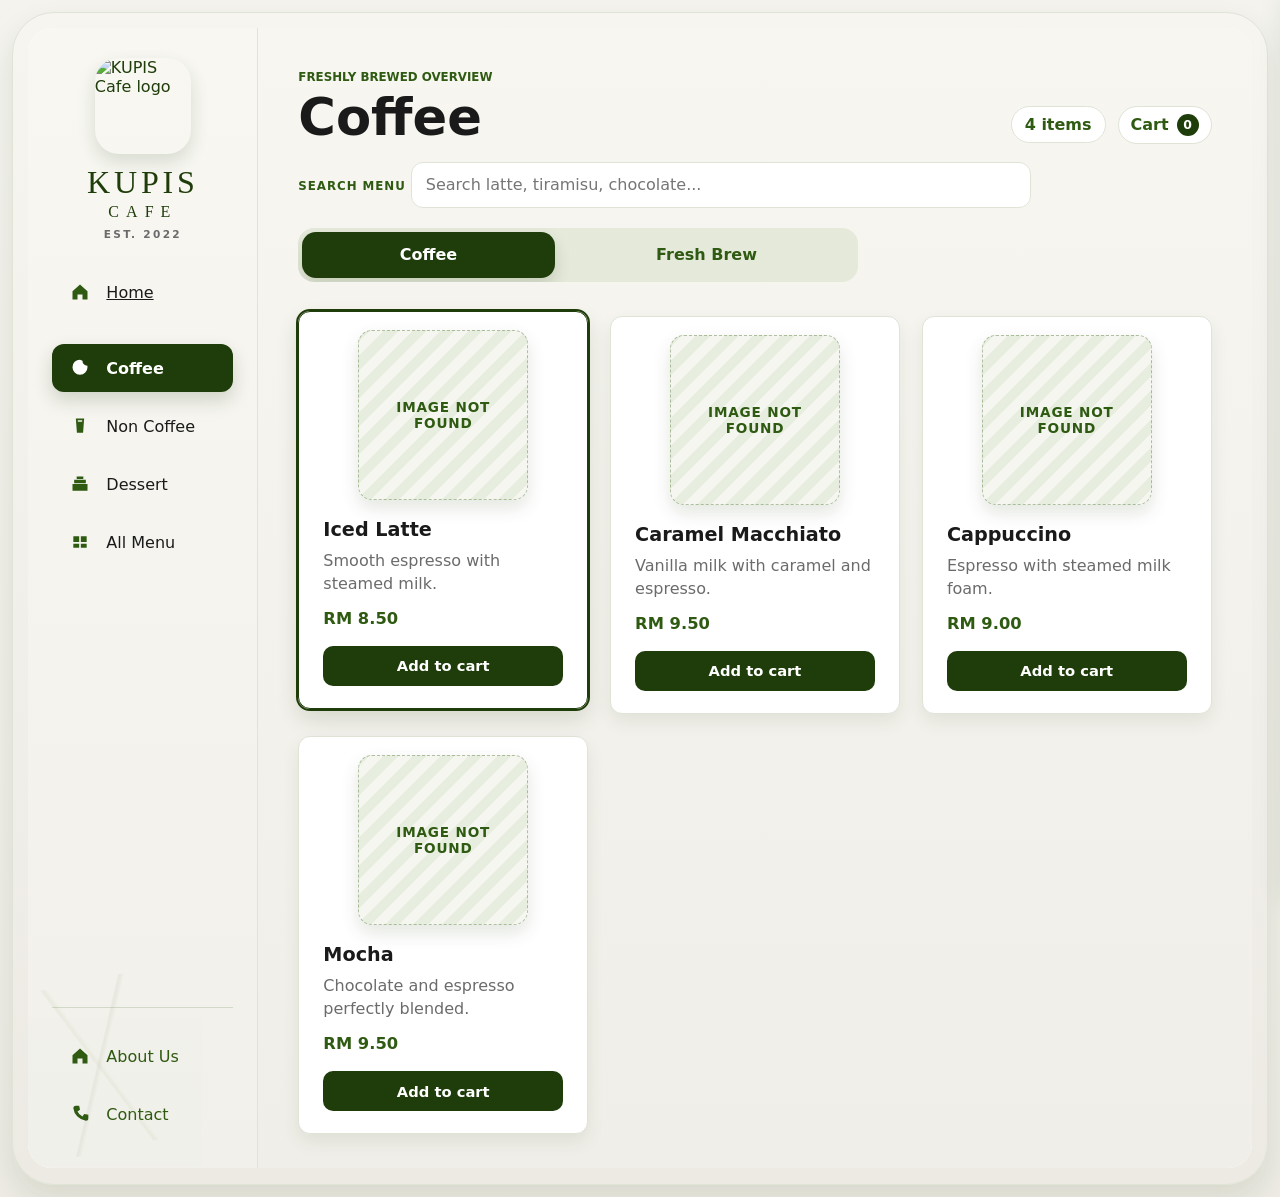
==== index.html @ f0b0b381 "Add files via upload Initial upload kupis cafe menu" ====
<!DOCTYPE html>
<html lang="en">
  <head>
    <meta charset="UTF-8" />
    <meta name="viewport" content="width=device-width, initial-scale=1.0" />
    <title>KUPIS Cafe Menu</title>
    <link rel="stylesheet" href="style.css" />
  </head>
  <body>
    <main class="device-frame" aria-label="KUPIS Cafe menu overview">
      <div class="menu-app menu-app--detail-closed">
        <aside class="sidebar" aria-label="Cafe navigation">
          <a class="brand" href="home.html" aria-label="KUPIS Cafe home">
            <img class="brand__logo" src="images/LogoV3.png" alt="KUPIS Cafe logo" />
            <span class="brand__name">KUPIS</span>
            <span class="brand__subtitle">Cafe</span>
            <span class="brand__year">Est. 2022</span>
          </a>

          <nav class="side-nav" aria-label="Primary menu">
            <a class="side-link" href="home.html" aria-label="Go to home page">
              <span class="side-link__icon" aria-hidden="true">
                <svg viewBox="0 0 24 24" focusable="false">
                  <path d="M3 11l9-8 9 8v10h-6v-6H9v6H3V11z" />
                </svg>
              </span>
              Home
            </a>
          </nav>

          <nav class="category-list" aria-label="Menu categories">
            <button class="category-link category-link--active" type="button" data-category="Coffee">
              <span class="category-link__icon" aria-hidden="true">
                <svg viewBox="0 0 24 24" focusable="false">
                  <path
                    d="M12 2a9 9 0 1 0 9 9 9.6 9.6 0 0 0-.15-1.68 6.2 6.2 0 0 1-5.9-5.9A9.6 9.6 0 0 0 12 2z"
                  />
                </svg>
              </span>
              Coffee
            </button>
            <button class="category-link" type="button" data-category="Non Coffee">
              <span class="category-link__icon" aria-hidden="true">
                <svg viewBox="0 0 24 24" focusable="false">
                  <path d="M7 3h10l-1.3 17H8.3L7 3zm2.5 4h5l.25-2h-5.5L9.5 7z" />
                </svg>
              </span>
              Non Coffee
            </button>
            <button class="category-link" type="button" data-category="Dessert">
              <span class="category-link__icon" aria-hidden="true">
                <svg viewBox="0 0 24 24" focusable="false">
                  <path d="M3 12h18v8H3v-8zm2-5h14v4H5V7zm3-4h8v3H8V3z" />
                </svg>
              </span>
              Dessert
            </button>
            <button class="category-link" type="button" data-category="All Menu">
              <span class="category-link__icon" aria-hidden="true">
                <svg viewBox="0 0 24 24" focusable="false">
                  <path d="M4 5h7v7H4V5zm9 0h7v7h-7V5zM4 14h7v5H4v-5zm9 0h7v5h-7v-5z" />
                </svg>
              </span>
              All Menu
            </button>
          </nav>

          <div class="sidebar__footer" aria-label="Cafe details">
            <button class="side-link side-link--muted" type="button">
              <span class="side-link__icon" aria-hidden="true">
                <svg viewBox="0 0 24 24" focusable="false">
                  <path d="M3 11l9-8 9 8v10h-6v-6H9v6H3V11z" />
                </svg>
              </span>
              About Us
            </button>
            <button class="side-link side-link--muted" type="button">
              <span class="side-link__icon" aria-hidden="true">
                <svg viewBox="0 0 24 24" focusable="false">
                  <path d="M7 2h4l1 5-3 2a12 12 0 0 0 6 6l2-3 5 1v4a3 3 0 0 1-3 3A17 17 0 0 1 4 5a3 3 0 0 1 3-3z" />
                </svg>
              </span>
              Contact
            </button>
          </div>
        </aside>

        <section class="catalog" aria-labelledby="menu-title">
          <div class="catalog__topbar">
            <div>
              <p class="catalog__eyebrow">Freshly brewed overview</p>
              <h1 id="menu-title">Coffee</h1>
            </div>
            <div class="catalog__meta">
              <p class="catalog__count" id="menu-count" aria-live="polite">4 items</p>
              <button class="cart-toggle" id="cart-toggle" type="button" aria-label="Open cart">
                Cart
                <span class="cart-toggle__count" id="cart-count">0</span>
              </button>
            </div>
          </div>

          <div class="search-wrap">
            <label class="search-wrap__label" for="menu-search">Search menu</label>
            <input
              class="search-wrap__input"
              id="menu-search"
              type="search"
              placeholder="Search latte, tiramisu, chocolate..."
              autocomplete="off"
            />
          </div>

          <nav class="tab-bar" id="coffee-topbar" aria-label="Coffee quick filters">
            <button class="tab-button tab-button--active" type="button" data-coffee-view="Coffee">
              Coffee
            </button>
            <button class="tab-button" type="button" data-coffee-view="Fresh Brew">
              Fresh Brew
            </button>
          </nav>

          <!-- Cards are rendered from script.js so the menu can be upgraded later. -->
          <div class="menu-grid" id="menu-grid" aria-live="polite"></div>
        </section>

        <aside class="detail-panel detail-panel--hidden" aria-labelledby="selected-item-name">
          <button class="detail-panel__close" type="button" aria-label="Close preview">
            &times;
          </button>

          <div class="detail-visual" id="detail-visual" aria-hidden="true"></div>

          <div class="detail-panel__heading">
            <h2 id="selected-item-name">Caffe Latte</h2>
            <p id="selected-item-price">RM 8.50</p>
          </div>

          <p class="detail-panel__description" id="selected-item-description">
            A smooth and creamy blend of rich espresso and steamed milk.
          </p>

          <ul class="detail-list" id="detail-list" aria-label="Selected item details"></ul>

          <div class="preview-actions" aria-label="Menu preview controls">
            <div class="quantity-preview" aria-label="Quantity preview">
              <button id="detail-qty-decrease" type="button" aria-label="Decrease quantity">-</button>
              <span id="detail-qty-value">1</span>
              <button id="detail-qty-increase" type="button" aria-label="Increase quantity">+</button>
            </div>
            <button class="menu-preview-button" id="detail-add-to-cart" type="button">
              Add To Cart
              <span aria-hidden="true">
                <svg viewBox="0 0 24 24" focusable="false">
                  <path d="M7 8V7a5 5 0 0 1 10 0v1h3v13H4V8h3zm2 0h6V7a3 3 0 0 0-6 0v1z" />
                </svg>
              </span>
            </button>
          </div>
        </aside>
      </div>

      <!-- Image Modal/Lightbox -->
      <div class="image-modal" id="image-modal" aria-label="Image viewer modal" aria-hidden="true">
        <button class="image-modal__close" type="button" aria-label="Close image viewer">
          &times;
        </button>
        <div class="image-modal__content">
          <img class="image-modal__image" id="image-modal-image" src="" alt="Item full view" />
        </div>
      </div>

      <aside class="cart-panel cart-panel--hidden" id="cart-panel" aria-label="Shopping cart and order form">
        <div class="cart-panel__header">
          <h2>Your Order</h2>
          <button class="cart-panel__close" id="cart-close" type="button" aria-label="Close cart">
            &times;
          </button>
        </div>

        <div class="cart-items" id="cart-items" aria-live="polite"></div>

        <div class="cart-summary">
          <p>Total</p>
          <p id="cart-total">RM 0.00</p>
        </div>

        <form class="order-form" id="order-form" aria-label="Order details">
          <label>
            Name
            <input id="order-name" name="name" type="text" required />
          </label>
          <label>
            Phone
            <input id="order-phone" name="phone" type="tel" required />
          </label>
          <label>
            Pickup Time
            <input id="order-pickup" name="pickup" type="time" required />
          </label>
          <label>
            Notes
            <textarea id="order-notes" name="notes" rows="3" placeholder="Less sugar, no ice, etc."></textarea>
          </label>

          <button class="whatsapp-order" id="whatsapp-order" type="submit">
            Send Order via WhatsApp
          </button>
        </form>
      </aside>

      <div class="cart-backdrop cart-backdrop--hidden" id="cart-backdrop" aria-hidden="true"></div>
    </main>

    <script src="script.js"></script>
  </body>
</html>
---- style.css ----
:root {
  --primary: #1f3d0a;
  --secondary: #2f5a12;
  --accent: #7fa35a;
  --bg-start: #f4f3ee;
  --bg-end: #edebe4;
  --card: #ffffff;
  --text-primary: #1a1a1a;
  --text-secondary: #6b6b6b;
  --stroke: #dfe4d7;
  --shadow: 0 10px 22px rgba(31, 61, 10, 0.1);
  --card-shadow: 0 8px 18px rgba(31, 61, 10, 0.08);
  --radius: 12px;
}

* {
  box-sizing: border-box;
}

body {
  margin: 0;
  min-height: 100vh;
  color: var(--text-primary);
  background: linear-gradient(180deg, var(--bg-start) 0%, var(--bg-end) 100%);
  font-family:
    Inter, ui-sans-serif, system-ui, -apple-system, BlinkMacSystemFont, "Segoe UI",
    sans-serif;
}

button {
  border: 0;
  font: inherit;
}

a {
  color: inherit;
}

svg {
  width: 1.25rem;
  height: 1.25rem;
  fill: currentColor;
}

.device-frame {
  width: min(1480px, calc(100vw - 24px));
  min-height: min(930px, calc(100vh - 24px));
  margin: 12px auto;
  padding: clamp(10px, 1.2vw, 18px);
  border: 1px solid var(--stroke);
  border-radius: 42px;
  background: linear-gradient(180deg, #f6f5f0 0%, #eceae3 100%);
  box-shadow: 0 14px 30px rgba(31, 61, 10, 0.1);
}

.menu-app {
  display: grid;
  grid-template-columns: 230px minmax(480px, 1fr) 380px;
  min-height: calc(min(930px, 100vh - 24px) - clamp(20px, 2.4vw, 36px));
  overflow: hidden;
  border-radius: 24px;
  background: var(--card);
}

.menu-app--detail-closed {
  grid-template-columns: 230px minmax(480px, 1fr);
}

.sidebar {
  position: relative;
  display: flex;
  flex-direction: column;
  gap: 28px;
  padding: 30px 24px;
  overflow: hidden;
  border-right: 1px solid var(--stroke);
  background: linear-gradient(180deg, #f8f7f2 0%, #f1f0ea 100%);
}

.sidebar::after {
  position: absolute;
  bottom: 18px;
  left: -12px;
  width: 170px;
  height: 170px;
  content: "";
  background:
    linear-gradient(65deg, transparent 48%, rgba(127, 163, 90, 0.14) 49%, transparent 51%),
    linear-gradient(115deg, transparent 48%, rgba(47, 90, 18, 0.1) 49%, transparent 51%);
  opacity: 0.6;
  pointer-events: none;
  transform: rotate(-12deg);
}

.brand {
  display: grid;
  justify-items: center;
  color: var(--primary);
  text-decoration: none;
}

.brand__logo {
  width: 96px;
  height: 96px;
  object-fit: cover;
  border-radius: 24px;
  box-shadow: 0 8px 18px rgba(31, 61, 10, 0.14);
}

.brand__cup {
  position: relative;
  display: grid;
  width: 76px;
  height: 74px;
  place-items: end center;
}

.brand__steam,
.brand__steam::before,
.brand__steam::after {
  position: absolute;
  top: 0;
  width: 2px;
  height: 26px;
  border-radius: 999px;
  background: var(--primary);
  content: "";
}

.brand__steam {
  left: 35px;
}

.brand__steam::before {
  left: -11px;
  height: 22px;
  transform: rotate(13deg);
}

.brand__steam::after {
  left: 11px;
  height: 22px;
  transform: rotate(-13deg);
}

.brand__bowl {
  position: relative;
  display: grid;
  width: 56px;
  height: 40px;
  place-items: center;
  border: 4px solid var(--primary);
  border-top: 0;
  border-radius: 0 0 28px 28px;
  font-family: Georgia, serif;
  font-size: 1.6rem;
  font-style: italic;
  font-weight: 800;
}

.brand__bowl::after {
  position: absolute;
  right: -16px;
  width: 18px;
  height: 20px;
  border: 4px solid var(--primary);
  border-left: 0;
  border-radius: 0 18px 18px 0;
  content: "";
}

.brand__name {
  margin-top: 10px;
  font-family: Georgia, serif;
  font-size: 2rem;
  letter-spacing: 0.12em;
}

.brand__subtitle {
  margin-top: 2px;
  font-family: Georgia, serif;
  font-size: 1rem;
  letter-spacing: 0.44em;
  text-transform: uppercase;
}

.brand__year {
  margin-top: 7px;
  color: var(--text-secondary);
  font-size: 0.66rem;
  font-weight: 800;
  letter-spacing: 0.22em;
  text-transform: uppercase;
}

.side-nav,
.category-list,
.sidebar__footer {
  display: grid;
  gap: 10px;
}

.sidebar__footer {
  margin-top: auto;
  padding-top: 24px;
  border-top: 1px solid rgba(47, 90, 18, 0.16);
}

.side-link,
.category-link {
  display: flex;
  width: 100%;
  min-height: 48px;
  align-items: center;
  gap: 14px;
  padding: 12px 16px;
  border-radius: var(--radius);
  background: transparent;
  color: var(--text-primary);
  cursor: pointer;
  text-align: left;
  transition:
    transform 180ms ease,
    background-color 180ms ease,
    color 180ms ease,
    box-shadow 180ms ease;
}

.side-link:hover,
.category-link:hover {
  transform: translateX(4px);
  background: rgba(127, 163, 90, 0.16);
}

.side-link--active,
.category-link--active {
  background: var(--primary);
  color: white;
  font-weight: 800;
  box-shadow: 0 8px 18px rgba(31, 61, 10, 0.18);
}

.side-link--muted {
  color: var(--secondary);
}

.side-link__icon,
.category-link__icon {
  display: grid;
  width: 24px;
  min-width: 24px;
  place-items: center;
  color: var(--secondary);
}

.side-link--active .side-link__icon,
.category-link--active .category-link__icon {
  color: white;
}

.catalog {
  padding: 42px 40px 34px;
  overflow-y: auto;
  background: linear-gradient(180deg, #f7f6f1 0%, #f0eee8 100%);
}

.catalog__topbar {
  display: flex;
  align-items: end;
  justify-content: space-between;
  gap: 18px;
  margin-bottom: 18px;
}

.catalog__meta {
  display: flex;
  align-items: center;
  gap: 12px;
}

.catalog__eyebrow {
  margin: 0 0 8px;
  color: var(--secondary);
  font-size: 0.74rem;
  font-weight: 900;
  text-transform: uppercase;
}

.catalog h1 {
  margin: 0;
  font-size: clamp(2rem, 4vw, 3.4rem);
  line-height: 1;
}

.catalog__count {
  margin: 0;
  padding: 8px 13px;
  border: 1px solid var(--stroke);
  border-radius: 999px;
  background: var(--card);
  color: var(--secondary);
  font-weight: 900;
  white-space: nowrap;
}

.cart-toggle {
  display: inline-flex;
  align-items: center;
  gap: 8px;
  min-height: 38px;
  padding: 7px 12px;
  border: 1px solid var(--stroke);
  border-radius: 999px;
  background: #ffffff;
  color: var(--secondary);
  cursor: pointer;
  font-weight: 800;
}

.cart-toggle__count {
  display: grid;
  width: 22px;
  height: 22px;
  place-items: center;
  border-radius: 50%;
  background: var(--primary);
  color: #ffffff;
  font-size: 0.78rem;
}

.search-wrap {
  margin-bottom: 20px;
}

.search-wrap__label {
  display: inline-block;
  margin-bottom: 7px;
  color: var(--secondary);
  font-size: 0.74rem;
  font-weight: 800;
  letter-spacing: 0.08em;
  text-transform: uppercase;
}

.search-wrap__input {
  width: min(620px, 100%);
  min-height: 46px;
  padding: 11px 14px;
  border: 1px solid var(--stroke);
  border-radius: 12px;
  background: #ffffff;
  color: var(--text-primary);
  font: inherit;
}

.search-wrap__input:focus {
  outline: 2px solid rgba(47, 90, 18, 0.25);
  outline-offset: 1px;
}

.tab-bar {
  display: flex;
  max-width: 560px;
  gap: 4px;
  margin: 0 0 34px;
  padding: 4px;
  overflow-x: auto;
  border-radius: 16px;
  background: rgba(127, 163, 90, 0.14);
  scrollbar-width: thin;
}

.tab-button {
  flex: 1 0 auto;
  min-width: 112px;
  min-height: 46px;
  padding: 10px 18px;
  border-radius: 14px;
  background: transparent;
  color: var(--secondary);
  cursor: pointer;
  font-weight: 800;
  white-space: nowrap;
  transition:
    background-color 180ms ease,
    color 180ms ease,
    box-shadow 180ms ease,
    transform 180ms ease;
}

.tab-button:hover {
  transform: translateY(-1px);
  background: rgba(127, 163, 90, 0.2);
}

.tab-button--active {
  background: var(--primary);
  color: white;
  box-shadow: 0 8px 16px rgba(31, 61, 10, 0.16);
}

.tab-bar--hidden {
  display: none;
}

.menu-grid {
  display: grid;
  grid-template-columns: repeat(3, minmax(170px, 1fr));
  gap: 22px;
}

.menu-card {
  display: grid;
  min-height: 340px;
  border: 1px solid var(--stroke);
  border-radius: var(--radius);
  background: var(--card);
  box-shadow: var(--card-shadow);
  cursor: pointer;
  overflow: hidden;
  text-align: left;
  transition:
    transform 180ms ease,
    border-color 180ms ease,
    box-shadow 180ms ease;
}

.menu-card:hover,
.menu-card--selected {
  transform: translateY(-5px);
  border-color: var(--primary);
  box-shadow: 0 10px 22px rgba(31, 61, 10, 0.14);
}

.menu-card--selected {
  outline: 2px solid #1f3d0a;
}

.menu-card__media {
  position: relative;
  display: grid;
  min-height: 190px;
  place-items: center;
  padding: 18px;
}

.menu-photo {
  position: relative;
  width: min(170px, 100%);
  aspect-ratio: 1 / 1;
  overflow: hidden;
  border-radius: 14px;
  background: #eef2e8;
  box-shadow: 0 8px 18px rgba(31, 61, 10, 0.12);
}

.menu-photo img {
  display: block;
  width: 100%;
  height: 100%;
  object-fit: cover;
}

.menu-photo--large {
  width: min(280px, 100%);
}

.menu-photo__missing {
  display: none;
  width: 100%;
  height: 100%;
  place-items: center;
  padding: 10px;
  color: var(--secondary);
  font-size: 0.85rem;
  font-weight: 800;
  letter-spacing: 0.06em;
  text-transform: uppercase;
  text-align: center;
}

.menu-photo--missing {
  border: 1px dashed rgba(47, 90, 18, 0.34);
  background:
    repeating-linear-gradient(-45deg, #f4f6ef, #f4f6ef 10px, #e8eedf 10px, #e8eedf 20px);
}

.menu-photo--missing .menu-photo__missing {
  display: grid;
}

.favorite-button {
  position: absolute;
  top: 18px;
  right: 18px;
  display: grid;
  width: 30px;
  height: 30px;
  place-items: center;
  border-radius: 50%;
  background: transparent;
  color: rgba(47, 90, 18, 0.72);
}

.favorite-button svg {
  fill: none;
  stroke: currentColor;
  stroke-width: 1.7;
}

.menu-card--selected .favorite-button svg {
  fill: var(--primary);
  stroke: var(--primary);
}

.menu-card__body {
  display: grid;
  gap: 8px;
  align-content: end;
  padding: 0 24px 22px;
}

.menu-card__name {
  margin: 0;
  font-size: clamp(1.03rem, 1.6vw, 1.2rem);
  line-height: 1.2;
}

.menu-card__description {
  min-height: 44px;
  margin: 0;
  color: var(--text-secondary);
  line-height: 1.45;
}

.menu-card__price {
  margin-top: 6px;
  color: var(--secondary);
  font-size: 1.02rem;
  font-weight: 900;
}

.menu-card__actions {
  margin-top: 10px;
}

.menu-card__add {
  width: 100%;
  min-height: 40px;
  border-radius: 10px;
  background: var(--primary);
  color: #ffffff;
  cursor: pointer;
  font-size: 0.92rem;
  font-weight: 800;
}

.menu-card__add:hover {
  background: #2f5a12;
}

.menu-empty {
  padding: 28px 18px;
  border: 1px dashed rgba(47, 90, 18, 0.3);
  border-radius: 12px;
  background: rgba(255, 255, 255, 0.8);
  color: var(--secondary);
  font-weight: 700;
  text-align: center;
}

.detail-panel {
  display: flex;
  position: relative;
  flex-direction: column;
  padding: 46px 30px 34px;
  border-left: 1px solid var(--stroke);
  background:
    radial-gradient(circle at 92% 13%, rgba(127, 163, 90, 0.14), transparent 18%),
    linear-gradient(180deg, rgba(255, 255, 255, 0.8), rgba(244, 243, 238, 0.94));
}

.detail-panel--hidden {
  display: none;
}

.detail-panel__close {
  position: absolute;
  top: 22px;
  right: 22px;
  display: grid;
  width: 46px;
  height: 46px;
  place-items: center;
  border: 1px solid rgba(47, 90, 18, 0.16);
  border-radius: 50%;
  background: rgba(255, 255, 255, 0.9);
  color: var(--text-primary);
  cursor: pointer;
  font-size: 2rem;
  line-height: 1;
  box-shadow: 0 8px 18px rgba(31, 61, 10, 0.1);
}

.detail-visual {
  display: grid;
  min-height: 320px;
  place-items: center;
}

.detail-panel__heading {
  display: flex;
  align-items: end;
  justify-content: space-between;
  gap: 18px;
  margin-top: 12px;
}

.detail-panel__heading h2,
.detail-panel__heading p {
  margin: 0;
}

.detail-panel__heading h2 {
  font-size: clamp(1.8rem, 3vw, 2.15rem);
  line-height: 1.08;
}

.detail-panel__heading p {
  color: var(--secondary);
  font-size: 1.4rem;
  font-weight: 900;
  white-space: nowrap;
}

.detail-panel__description {
  margin: 18px 0 26px;
  color: var(--text-secondary);
  font-size: 1rem;
  line-height: 1.7;
}

.detail-list {
  display: grid;
  gap: 17px;
  margin: 0;
  padding: 0;
  color: var(--text-secondary);
  list-style: none;
}

.detail-list li {
  display: flex;
  align-items: center;
  gap: 14px;
}

.detail-list svg {
  width: 1.1rem;
  color: rgba(47, 90, 18, 0.72);
}

.preview-actions {
  display: grid;
  gap: 24px;
  margin-top: auto;
  padding-top: 28px;
}

.quantity-preview {
  display: grid;
  grid-template-columns: 44px 56px 44px;
  width: max-content;
  overflow: hidden;
  border: 1px solid var(--stroke);
  border-radius: 14px;
  background: rgba(255, 255, 255, 0.85);
}

.quantity-preview button,
.quantity-preview span {
  display: grid;
  min-height: 44px;
  place-items: center;
}

.quantity-preview button {
  background: transparent;
  color: var(--secondary);
  cursor: pointer;
  font-size: 1.3rem;
}

.quantity-preview span {
  border-inline: 1px solid rgba(223, 228, 215, 0.92);
  font-weight: 900;
}

.menu-preview-button {
  display: flex;
  min-height: 68px;
  align-items: center;
  justify-content: center;
  gap: 18px;
  border-radius: 14px;
  background: var(--primary);
  color: white;
  cursor: pointer;
  font-size: 1.18rem;
  font-weight: 900;
  box-shadow: 0 10px 20px rgba(31, 61, 10, 0.16);
  transition: background-color 180ms ease, transform 180ms ease, box-shadow 180ms ease;
}

.menu-preview-button:hover {
  background: #2f5a12;
  transform: translateY(-1px);
  box-shadow: 0 12px 22px rgba(31, 61, 10, 0.18);
}

/* Image Modal / Lightbox Styles */
.image-modal {
  position: fixed;
  top: 0;
  left: 0;
  width: 100%;
  height: 100%;
  background-color: rgba(0, 0, 0, 0.85);
  display: flex;
  align-items: center;
  justify-content: center;
  z-index: 1000;
  opacity: 0;
  pointer-events: none;
  transition: opacity 200ms ease;
}

.image-modal--visible {
  opacity: 1;
  pointer-events: auto;
}

.image-modal__close {
  position: absolute;
  top: 20px;
  right: 20px;
  width: 48px;
  height: 48px;
  background-color: rgba(255, 255, 255, 0.1);
  border: 2px solid rgba(255, 255, 255, 0.3);
  border-radius: 50%;
  color: #ffffff;
  font-size: 32px;
  cursor: pointer;
  display: flex;
  align-items: center;
  justify-content: center;
  transition: all 180ms ease;
  z-index: 1001;
}

.image-modal__close:hover {
  background-color: rgba(255, 255, 255, 0.2);
  border-color: rgba(255, 255, 255, 0.5);
  transform: scale(1.1);
}

.image-modal__content {
  position: relative;
  display: flex;
  align-items: center;
  justify-content: center;
  padding: 20px;
  max-width: 90vw;
  max-height: 90vh;
}

.image-modal__image {
  max-width: 100%;
  max-height: 85vh;
  object-fit: contain;
  border-radius: 12px;
  box-shadow: 0 20px 60px rgba(0, 0, 0, 0.3);
}

#detail-visual {
  cursor: pointer;
}

.cart-panel {
  position: fixed;
  top: 0;
  right: 0;
  z-index: 1200;
  width: min(420px, 100vw);
  height: 100vh;
  padding: 20px 18px 18px;
  overflow-y: auto;
  border-left: 1px solid var(--stroke);
  background: linear-gradient(180deg, #f8f7f2 0%, #efede6 100%);
  box-shadow: -10px 0 28px rgba(31, 61, 10, 0.14);
  transition: transform 220ms ease;
}

.cart-panel--hidden {
  transform: translateX(104%);
}

.cart-panel__header {
  display: flex;
  align-items: center;
  justify-content: space-between;
  gap: 12px;
}

.cart-panel__header h2 {
  margin: 0;
  font-size: 1.5rem;
}

.cart-panel__close {
  display: grid;
  width: 36px;
  height: 36px;
  place-items: center;
  border: 1px solid var(--stroke);
  border-radius: 50%;
  background: #ffffff;
  color: var(--text-primary);
  cursor: pointer;
  font-size: 1.5rem;
  line-height: 1;
}

.cart-items {
  display: grid;
  gap: 10px;
  margin-top: 16px;
}

.cart-item {
  display: grid;
  grid-template-columns: 1fr auto;
  gap: 10px;
  padding: 11px;
  border: 1px solid var(--stroke);
  border-radius: 12px;
  background: #ffffff;
}

.cart-item h3,
.cart-item p {
  margin: 0;
}

.cart-item h3 {
  font-size: 0.96rem;
}

.cart-item p {
  margin-top: 3px;
  color: var(--secondary);
  font-size: 0.88rem;
  font-weight: 700;
}

.cart-item__controls {
  display: inline-flex;
  align-items: center;
  gap: 8px;
}

.cart-item__controls button {
  display: grid;
  width: 26px;
  height: 26px;
  place-items: center;
  border-radius: 8px;
  background: rgba(127, 163, 90, 0.2);
  color: var(--secondary);
  cursor: pointer;
  font-weight: 900;
}

.cart-item__remove {
  min-height: 26px;
  padding: 0 9px;
  border-radius: 8px;
  background: rgba(139, 25, 25, 0.12);
  color: #7f2323;
  cursor: pointer;
  font-size: 0.78rem;
  font-weight: 800;
}

.cart-summary {
  display: flex;
  align-items: center;
  justify-content: space-between;
  margin-top: 16px;
  padding: 12px;
  border: 1px solid var(--stroke);
  border-radius: 12px;
  background: #ffffff;
}

.cart-summary p {
  margin: 0;
  font-weight: 900;
}

.order-form {
  display: grid;
  gap: 10px;
  margin-top: 16px;
}

.order-form label {
  display: grid;
  gap: 6px;
  color: var(--secondary);
  font-size: 0.83rem;
  font-weight: 800;
  text-transform: uppercase;
}

.order-form input,
.order-form textarea {
  width: 100%;
  padding: 10px 11px;
  border: 1px solid var(--stroke);
  border-radius: 10px;
  color: var(--text-primary);
  font: inherit;
}

.order-form textarea {
  resize: vertical;
}

.whatsapp-order {
  min-height: 50px;
  margin-top: 6px;
  border-radius: 12px;
  background: #1f8f45;
  color: #ffffff;
  cursor: pointer;
  font-size: 1rem;
  font-weight: 800;
}

.whatsapp-order:disabled {
  opacity: 0.55;
  cursor: not-allowed;
}

.cart-empty {
  padding: 14px;
  border: 1px dashed rgba(47, 90, 18, 0.3);
  border-radius: 12px;
  color: var(--secondary);
  text-align: center;
}

.cart-backdrop {
  position: fixed;
  inset: 0;
  z-index: 1100;
  background: rgba(0, 0, 0, 0.32);
}

.cart-backdrop--hidden {
  display: none;
}

@media (max-width: 1220px) {
  .menu-app {
    grid-template-columns: 210px minmax(430px, 1fr) 320px;
  }

  .catalog {
    padding-inline: 28px;
  }

  .menu-grid {
    grid-template-columns: repeat(2, minmax(190px, 1fr));
  }

  .menu-photo--large {
    width: min(230px, 100%);
  }
}

@media (max-width: 980px) {
  .device-frame {
    width: 100%;
    min-height: 100vh;
    margin: 0;
    padding: 0;
    border: 0;
    border-radius: 0;
    background: var(--card);
  }

  .menu-app {
    display: block;
    min-height: 100vh;
    border-radius: 0;
  }

  .sidebar {
    position: sticky;
    top: 0;
    z-index: 20;
    gap: 14px;
    padding: 14px;
    border-right: 0;
    border-bottom: 1px solid var(--stroke);
  }

  .sidebar::after,
  .side-nav,
  .sidebar__footer {
    display: none;
  }

  .brand {
    display: flex;
    justify-content: center;
    gap: 10px;
  }

  .brand__logo {
    width: 52px;
    height: 52px;
    border-radius: 16px;
  }

  .brand__cup {
    width: 42px;
    height: 40px;
  }

  .brand__steam,
  .brand__steam::before,
  .brand__steam::after {
    height: 13px;
  }

  .brand__bowl {
    width: 34px;
    height: 24px;
    border-width: 3px;
    font-size: 1rem;
  }

  .brand__bowl::after {
    right: -11px;
    width: 12px;
    height: 12px;
    border-width: 3px;
  }

  .brand__name {
    margin-top: 0;
    font-size: 1.4rem;
  }

  .brand__subtitle,
  .brand__year {
    display: none;
  }

  .category-list {
    display: flex;
    gap: 8px;
    overflow-x: auto;
    padding-bottom: 2px;
  }

  .category-link {
    flex: 0 0 auto;
    width: auto;
    min-height: 40px;
    padding: 9px 12px;
    white-space: nowrap;
  }

  .category-link__icon {
    display: none;
  }

  .category-link:hover {
    transform: translateY(-1px);
  }

  .catalog {
    padding: 26px 18px 22px;
    overflow: visible;
  }

  .catalog__topbar {
    align-items: center;
  }

  .search-wrap {
    margin-bottom: 14px;
  }

  .detail-panel {
    border-top: 1px solid var(--stroke);
    border-left: 0;
    padding: 26px 18px 30px;
  }

  .detail-panel__close {
    display: none;
  }

  .detail-visual {
    min-height: 220px;
  }

  .cart-panel {
    width: min(460px, 100vw);
  }
}

@media (max-width: 640px) {
  .catalog__topbar,
  .detail-panel__heading {
    align-items: start;
    flex-direction: column;
  }

  .catalog h1 {
    font-size: 2.3rem;
  }

  .catalog__meta {
    width: 100%;
    justify-content: space-between;
  }

  .tab-bar {
    margin-bottom: 18px;
  }

  .tab-button {
    min-width: 104px;
  }

  .menu-grid {
    grid-template-columns: 1fr;
  }

  .menu-card {
    min-height: 312px;
  }

  .menu-photo {
    width: min(150px, 100%);
  }

  .menu-photo--large {
    width: min(200px, 100%);
  }

  .detail-panel__heading p {
    font-size: 1.24rem;
  }

  .preview-actions {
    gap: 16px;
  }

  .menu-preview-button {
    min-height: 58px;
  }

  .cart-panel {
    width: 100%;
  }
}
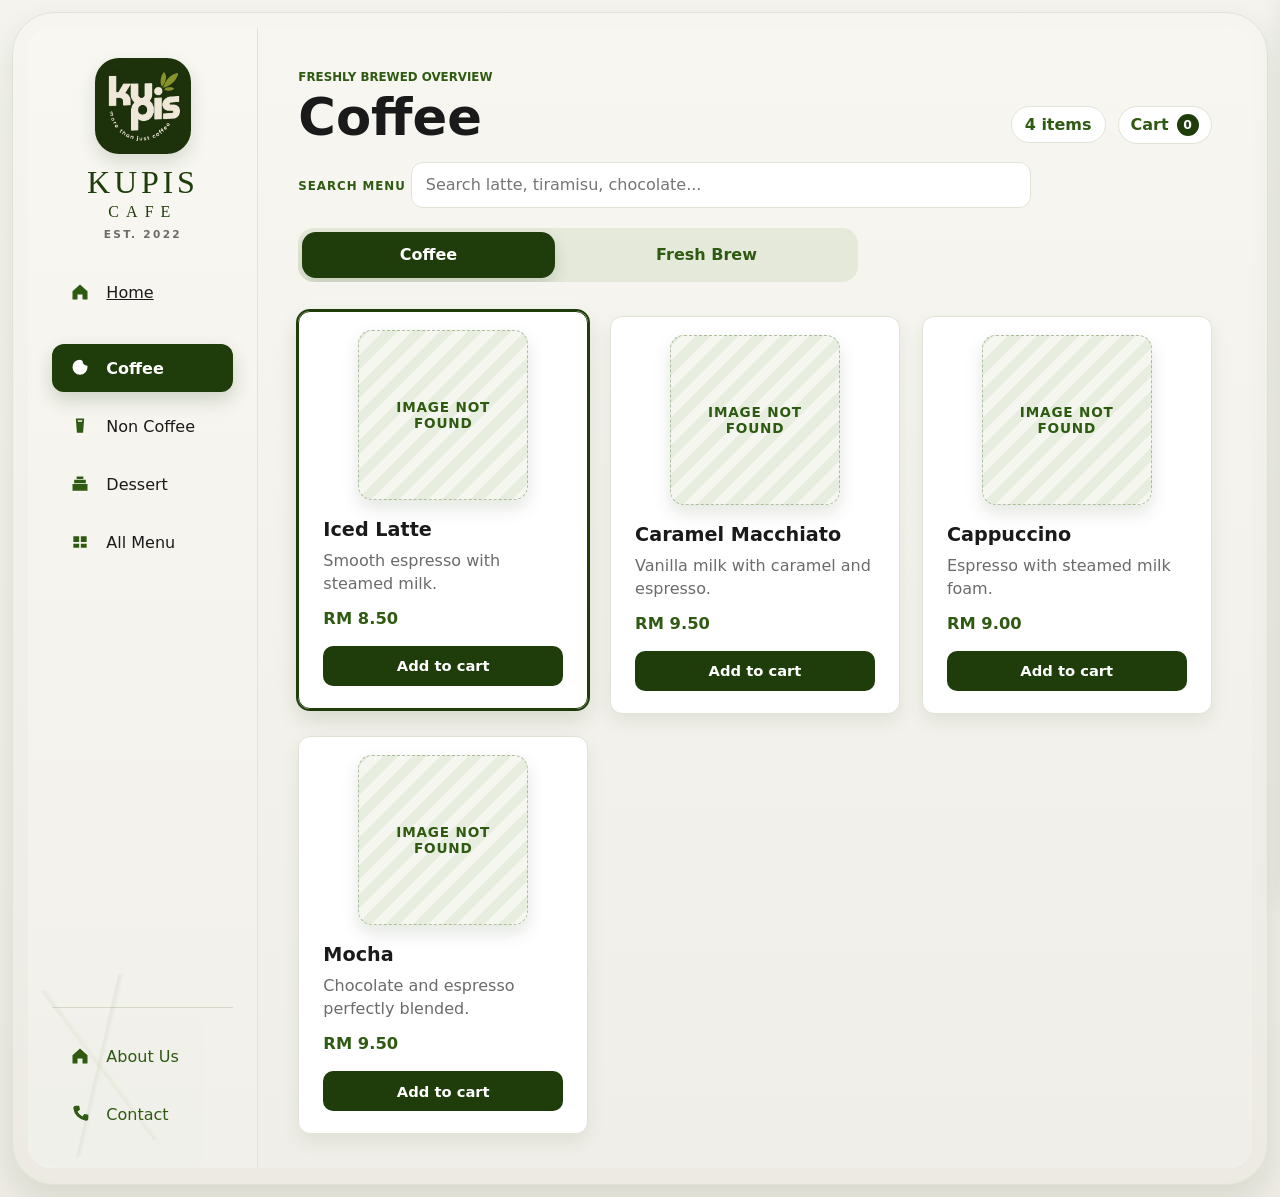
==== commit d5d778cf: "Update index.html" ====
--- a/index.html
+++ b/index.html
@@ -4,6 +4,7 @@
     <meta charset="UTF-8" />
     <meta name="viewport" content="width=device-width, initial-scale=1.0" />
     <title>KUPIS Cafe Menu</title>
+    <link rel="icon" type="image/png" href="images/kupis-logo.jpg" />
     <link rel="stylesheet" href="style.css" />
   </head>
   <body>
--- a/style.css
+++ b/style.css
@@ -840,12 +840,20 @@
 
 .cart-item {
   display: grid;
-  grid-template-columns: 1fr auto;
+  grid-template-columns: 56px 1fr auto;
   gap: 10px;
   padding: 11px;
   border: 1px solid var(--stroke);
   border-radius: 12px;
   background: #ffffff;
+}
+
+.cart-item__thumb {
+  width: 48px;
+  height: 48px;
+  object-fit: cover;
+  border-radius: 8px;
+  background: #f4f4f4;
 }
 
 .cart-item h3,
